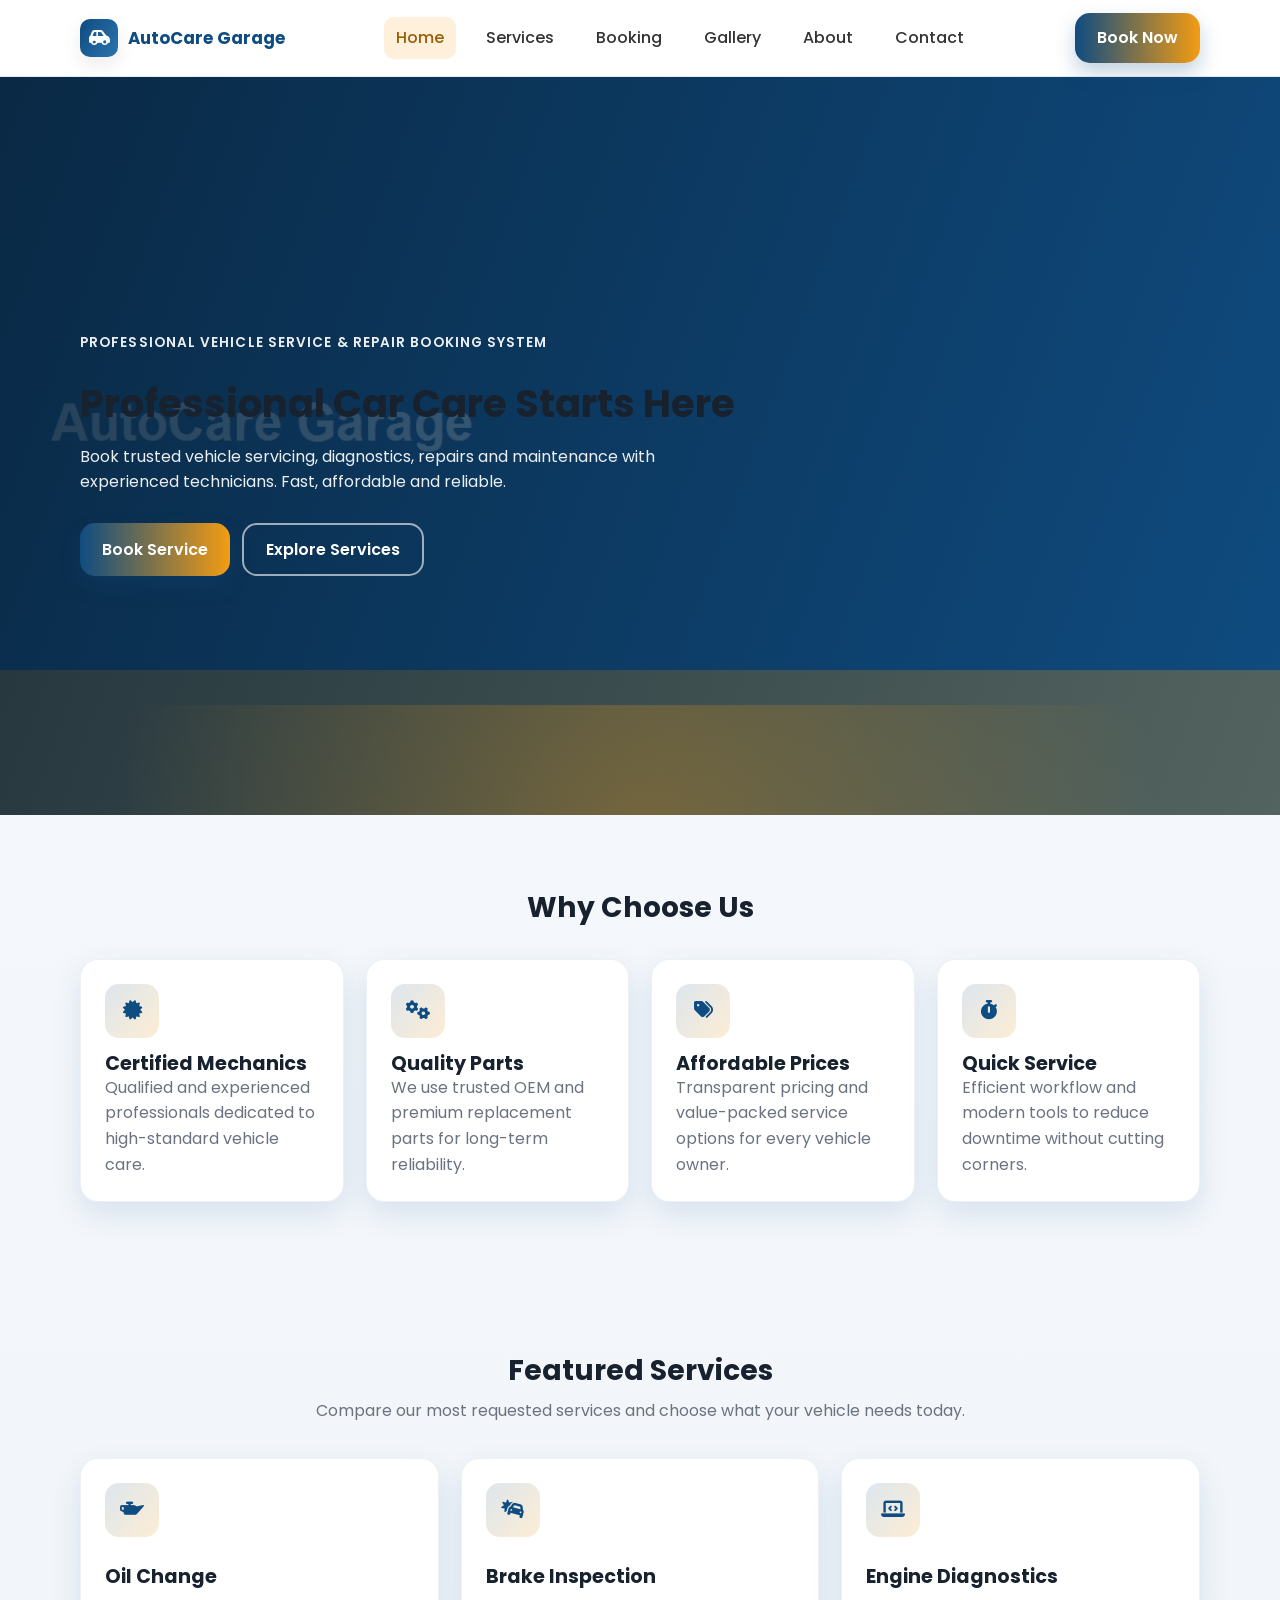
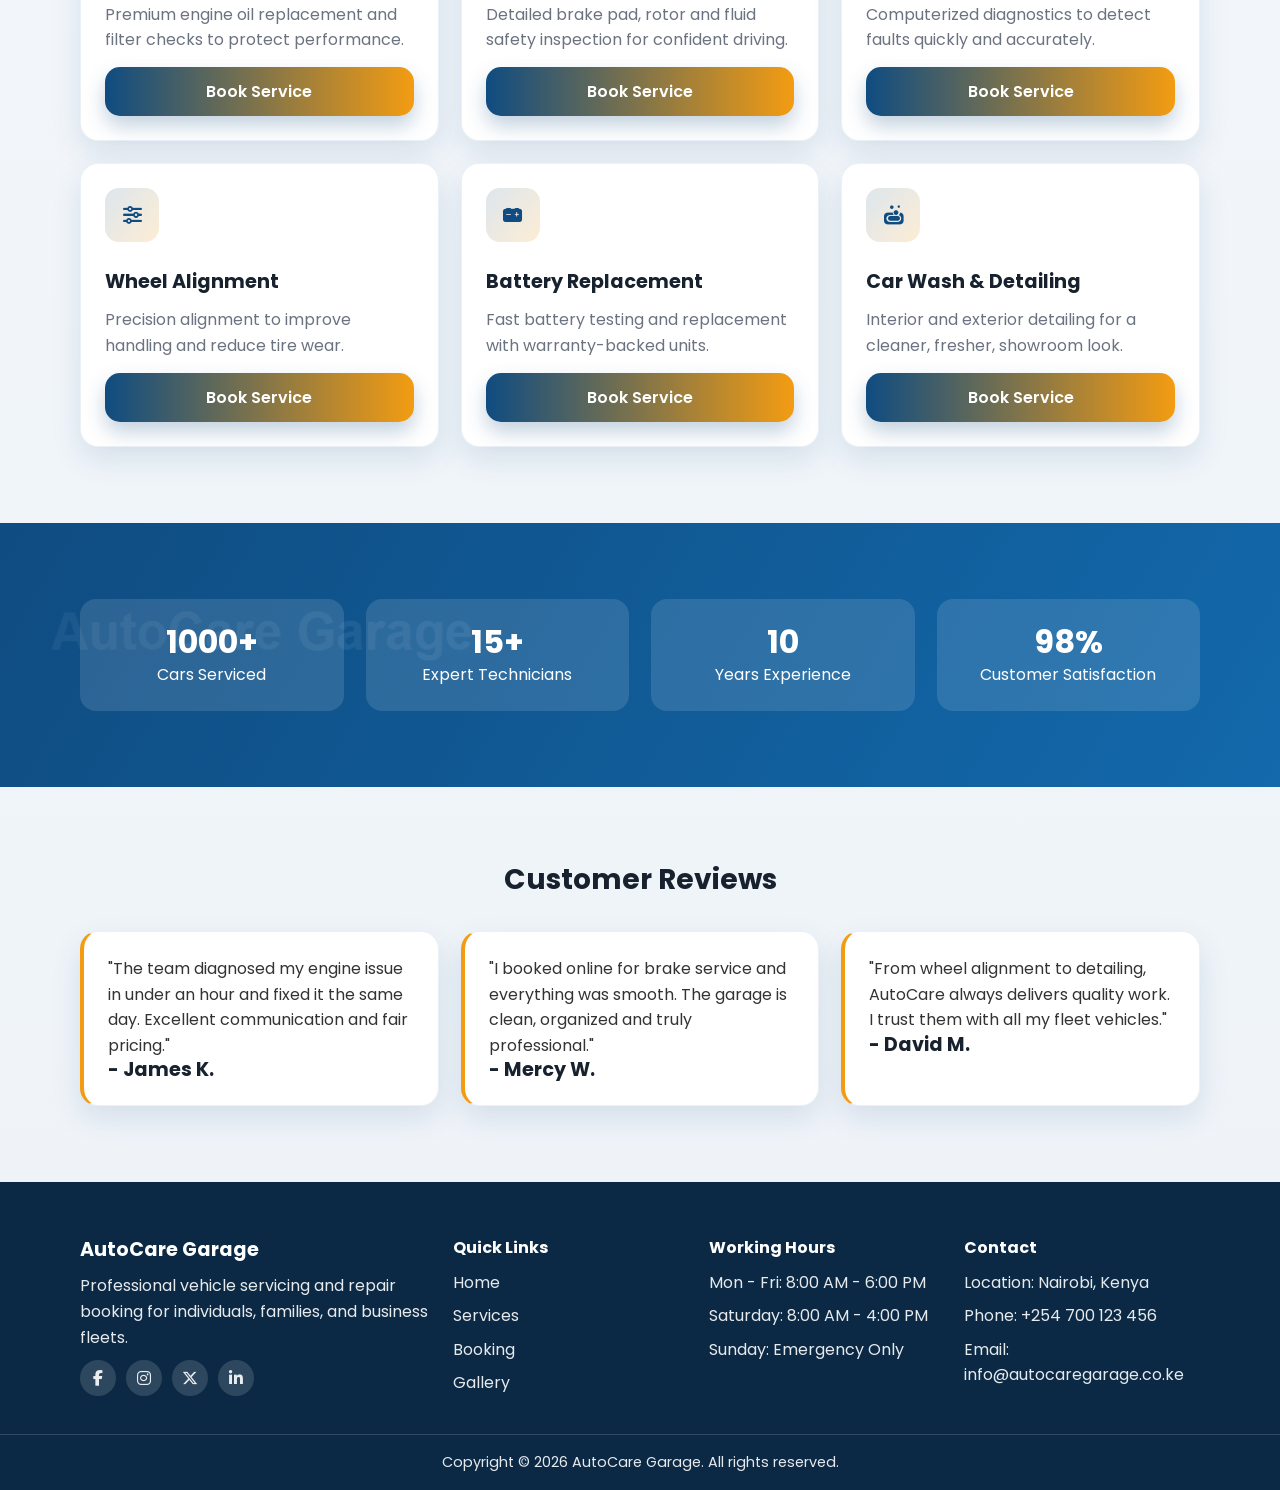
==== index.html @ 58cc77ee "main dashboard with links" ====
<!DOCTYPE html>
<html lang="en">
<head>
  <meta charset="UTF-8">
  <meta name="viewport" content="width=device-width, initial-scale=1.0">
  <title>AutoCare Garage | Professional Vehicle Service & Repair Booking System</title>
  <link rel="stylesheet" href="css/style.css">
  <link rel="preconnect" href="https://fonts.googleapis.com">
  <link rel="preconnect" href="https://fonts.gstatic.com" crossorigin>
  <link href="https://fonts.googleapis.com/css2?family=Poppins:wght@300;400;500;600;700&display=swap" rel="stylesheet">
  <link rel="stylesheet" href="https://cdnjs.cloudflare.com/ajax/libs/font-awesome/6.5.2/css/all.min.css">
</head>
<body>
  <header class="navbar">
    <div class="container nav-wrap">
      <a href="index.html" class="logo">
        <span class="logo-mark"><i class="fa-solid fa-car-side"></i></span>
        AutoCare Garage
      </a>
      <nav class="nav-links">
        <a class="active" href="index.html">Home</a>
        <a href="services.html">Services</a>
        <a href="booking.html">Booking</a>
        <a href="gallery.html">Gallery</a>
        <a href="about.html">About</a>
        <a href="contact.html">Contact</a>
      </nav>
      <a class="btn btn-primary" href="booking.html">Book Now</a>
    </div>
  </header>

  <section class="hero">
    <div class="container">
      <div class="hero-content">
        <p class="badge">Professional Vehicle Service & Repair Booking System</p>
        <h1>Professional Car Care Starts Here</h1>
        <p>Book trusted vehicle servicing, diagnostics, repairs and maintenance with experienced technicians. Fast, affordable and reliable.</p>
        <div class="btn-row">
          <a class="btn btn-primary" href="booking.html">Book Service</a>
          <a class="btn btn-outline" href="services.html">Explore Services</a>
        </div>
      </div>
    </div>
  </section>

  <section>
    <div class="container">
      <div class="section-head">
        <h2>Why Choose Us</h2>
      </div>
      <div class="grid grid-4">
        <article class="card">
          <div class="icon-circle"><i class="fa-solid fa-certificate"></i></div>
          <h3>Certified Mechanics</h3>
          <p class="muted">Qualified and experienced professionals dedicated to high-standard vehicle care.</p>
        </article>
        <article class="card">
          <div class="icon-circle"><i class="fa-solid fa-gears"></i></div>
          <h3>Quality Parts</h3>
          <p class="muted">We use trusted OEM and premium replacement parts for long-term reliability.</p>
        </article>
        <article class="card">
          <div class="icon-circle"><i class="fa-solid fa-tags"></i></div>
          <h3>Affordable Prices</h3>
          <p class="muted">Transparent pricing and value-packed service options for every vehicle owner.</p>
        </article>
        <article class="card">
          <div class="icon-circle"><i class="fa-solid fa-stopwatch"></i></div>
          <h3>Quick Service</h3>
          <p class="muted">Efficient workflow and modern tools to reduce downtime without cutting corners.</p>
        </article>
      </div>
    </div>
  </section>

  <section>
    <div class="container">
      <div class="section-head">
        <h2>Featured Services</h2>
        <p>Compare our most requested services and choose what your vehicle needs today.</p>
      </div>
      <div class="grid grid-3">
        <article class="card service-card">
          <div class="icon-circle"><i class="fa-solid fa-oil-can"></i></div>
          <h3>Oil Change</h3>
          <p class="muted">Premium engine oil replacement and filter checks to protect performance.</p>
          <a href="booking.html" class="btn btn-primary">Book Service</a>
        </article>
        <article class="card service-card">
          <div class="icon-circle"><i class="fa-solid fa-car-burst"></i></div>
          <h3>Brake Inspection</h3>
          <p class="muted">Detailed brake pad, rotor and fluid safety inspection for confident driving.</p>
          <a href="booking.html" class="btn btn-primary">Book Service</a>
        </article>
        <article class="card service-card">
          <div class="icon-circle"><i class="fa-solid fa-laptop-code"></i></div>
          <h3>Engine Diagnostics</h3>
          <p class="muted">Computerized diagnostics to detect faults quickly and accurately.</p>
          <a href="booking.html" class="btn btn-primary">Book Service</a>
        </article>
        <article class="card service-card">
          <div class="icon-circle"><i class="fa-solid fa-sliders"></i></div>
          <h3>Wheel Alignment</h3>
          <p class="muted">Precision alignment to improve handling and reduce tire wear.</p>
          <a href="booking.html" class="btn btn-primary">Book Service</a>
        </article>
        <article class="card service-card">
          <div class="icon-circle"><i class="fa-solid fa-car-battery"></i></div>
          <h3>Battery Replacement</h3>
          <p class="muted">Fast battery testing and replacement with warranty-backed units.</p>
          <a href="booking.html" class="btn btn-primary">Book Service</a>
        </article>
        <article class="card service-card">
          <div class="icon-circle"><i class="fa-solid fa-soap"></i></div>
          <h3>Car Wash & Detailing</h3>
          <p class="muted">Interior and exterior detailing for a cleaner, fresher, showroom look.</p>
          <a href="booking.html" class="btn btn-primary">Book Service</a>
        </article>
      </div>
    </div>
  </section>

  <section class="stats">
    <div class="container">
      <div class="grid grid-4">
        <div class="stat-item">
          <h3>1000+</h3>
          <p>Cars Serviced</p>
        </div>
        <div class="stat-item">
          <h3>15+</h3>
          <p>Expert Technicians</p>
        </div>
        <div class="stat-item">
          <h3>10</h3>
          <p>Years Experience</p>
        </div>
        <div class="stat-item">
          <h3>98%</h3>
          <p>Customer Satisfaction</p>
        </div>
      </div>
    </div>
  </section>

  <section>
    <div class="container">
      <div class="section-head">
        <h2>Customer Reviews</h2>
      </div>
      <div class="grid grid-3">
        <article class="card testimonial">
          <p>"The team diagnosed my engine issue in under an hour and fixed it the same day. Excellent communication and fair pricing."</p>
          <h3>- James K.</h3>
        </article>
        <article class="card testimonial">
          <p>"I booked online for brake service and everything was smooth. The garage is clean, organized and truly professional."</p>
          <h3>- Mercy W.</h3>
        </article>
        <article class="card testimonial">
          <p>"From wheel alignment to detailing, AutoCare always delivers quality work. I trust them with all my fleet vehicles."</p>
          <h3>- David M.</h3>
        </article>
      </div>
    </div>
  </section>

  <footer>
    <div class="container footer-grid">
      <div>
        <h3 class="footer-title">AutoCare Garage</h3>
        <p>Professional vehicle servicing and repair booking for individuals, families, and business fleets.</p>
        <div class="socials">
          <a href="#"><i class="fa-brands fa-facebook-f"></i></a>
          <a href="#"><i class="fa-brands fa-instagram"></i></a>
          <a href="#"><i class="fa-brands fa-x-twitter"></i></a>
          <a href="#"><i class="fa-brands fa-linkedin-in"></i></a>
        </div>
      </div>
      <div>
        <h4 class="footer-title">Quick Links</h4>
        <ul class="footer-list">
          <li><a href="index.html">Home</a></li>
          <li><a href="services.html">Services</a></li>
          <li><a href="booking.html">Booking</a></li>
          <li><a href="gallery.html">Gallery</a></li>
        </ul>
      </div>
      <div>
        <h4 class="footer-title">Working Hours</h4>
        <ul class="footer-list">
          <li>Mon - Fri: 8:00 AM - 6:00 PM</li>
          <li>Saturday: 8:00 AM - 4:00 PM</li>
          <li>Sunday: Emergency Only</li>
        </ul>
      </div>
      <div>
        <h4 class="footer-title">Contact</h4>
        <ul class="footer-list">
          <li>Location: Nairobi, Kenya</li>
          <li>Phone: +254 700 123 456</li>
          <li>Email: info@autocaregarage.co.ke</li>
        </ul>
      </div>
    </div>
    <div class="copy">
      <div class="container">Copyright &copy; 2026 AutoCare Garage. All rights reserved.</div>
    </div>
  </footer>
</body>
</html>
---- css/style.css ----
:root {
	--primary: #0f4c81;
	--secondary: #f39c12;
	--bg: #f5f7fa;
	--text: #333333;
	--white: #ffffff;
	--muted: #6b7280;
	--card-shadow: 0 12px 30px rgba(15, 76, 129, 0.12);
	--soft-shadow: 0 8px 20px rgba(0, 0, 0, 0.08);
}

/* 1 General Reset */
* {
	margin: 0;
	padding: 0;
	box-sizing: border-box;
}

/* 2 Body Styling */
body {
	font-family: "Poppins", sans-serif;
	background: linear-gradient(180deg, #f6f9fc 0%, #eef3f8 100%);
	color: var(--text);
	line-height: 1.6;
}

img {
	max-width: 100%;
	display: block;
}

a {
	color: inherit;
	text-decoration: none;
}

ul {
	list-style: none;
}

.container {
	width: min(1120px, 92%);
	margin-inline: auto;
}

section {
	padding: 76px 0;
}

.section-head {
	text-align: center;
	margin-bottom: 34px;
}

.section-head p {
	color: var(--muted);
	max-width: 700px;
	margin: 10px auto 0;
}

/* 3 Typography */
h1,
h2,
h3,
h4 {
	line-height: 1.2;
	color: #18222f;
}

h1 {
	font-size: clamp(2rem, 3vw, 3.2rem);
}

h2 {
	font-size: clamp(1.7rem, 2.2vw, 2.4rem);
}

h3 {
	font-size: 1.2rem;
}

.badge {
	color: var(--secondary);
	font-weight: 600;
	letter-spacing: 0.08em;
	text-transform: uppercase;
	font-size: 0.85rem;
}

/* 4 Navigation */
.navbar {
	position: sticky;
	top: 0;
	z-index: 999;
	background: rgba(255, 255, 255, 0.95);
	backdrop-filter: blur(12px);
	border-bottom: 1px solid rgba(15, 76, 129, 0.1);
}

.nav-wrap {
	min-height: 76px;
	display: flex;
	align-items: center;
	justify-content: space-between;
	gap: 20px;
}

.logo {
	display: flex;
	align-items: center;
	gap: 10px;
	font-size: 1.05rem;
	font-weight: 700;
	color: var(--primary);
}

.logo-mark {
	width: 38px;
	height: 38px;
	border-radius: 10px;
	display: grid;
	place-items: center;
	color: var(--white);
	background: linear-gradient(120deg, var(--primary), #2b74ad);
	box-shadow: var(--soft-shadow);
}

.nav-links {
	display: flex;
	align-items: center;
	gap: 18px;
	flex-wrap: wrap;
}

.nav-links a {
	padding: 8px 12px;
	border-radius: 10px;
	font-weight: 500;
	transition: 0.4s;
}

.nav-links a:hover,
.nav-links a.active {
	background: rgba(243, 156, 18, 0.15);
	color: #995f06;
}

/* 5 Hero Section */
.hero {
	position: relative;
	overflow: hidden;
	min-height: 82vh;
	display: flex;
	align-items: center;
	background:
		linear-gradient(110deg, rgba(9, 37, 62, 0.9), rgba(15, 76, 129, 0.7)),
		url("../images/hero.jpg") center/cover;
}

.hero::after {
	content: "";
	position: absolute;
	inset: auto -120px -140px;
	height: 250px;
	background: radial-gradient(circle at center, rgba(243, 156, 18, 0.3), transparent 68%);
}

.hero-content {
	max-width: 760px;
	color: var(--white);
	animation: fadeInUp 0.8s ease;
}

.hero p {
	margin: 16px 0 28px;
	max-width: 640px;
	color: rgba(255, 255, 255, 0.92);
}

/* 6 Buttons */
.btn {
	display: inline-flex;
	align-items: center;
	justify-content: center;
	gap: 8px;
	border: 0;
	cursor: pointer;
	font-weight: 600;
	border-radius: 15px;
	padding: 12px 22px;
	transition: 0.4s;
}

.btn-primary {
	color: var(--white);
	background: linear-gradient(90deg, var(--primary), var(--secondary));
	box-shadow: 0 10px 20px rgba(15, 76, 129, 0.25);
}

.btn-primary:hover {
	transform: scale(1.05);
}

.btn-outline {
	color: var(--white);
	border: 2px solid rgba(255, 255, 255, 0.6);
}

.btn-outline:hover {
	background: rgba(255, 255, 255, 0.15);
}

.btn-row {
	display: flex;
	flex-wrap: wrap;
	gap: 12px;
}

/* 7 Cards */
.grid {
	display: grid;
	gap: 22px;
}

.grid-4 {
	grid-template-columns: repeat(4, minmax(0, 1fr));
}

.grid-3 {
	grid-template-columns: repeat(3, minmax(0, 1fr));
}

.card {
	background: var(--white);
	border-radius: 18px;
	box-shadow: var(--card-shadow);
	padding: 24px;
	transition: 0.4s;
	border: 1px solid rgba(15, 76, 129, 0.08);
}

.card:hover {
	transform: translateY(-10px);
}

.icon-circle {
	width: 54px;
	height: 54px;
	border-radius: 14px;
	display: grid;
	place-items: center;
	font-size: 1.2rem;
	margin-bottom: 14px;
	background: linear-gradient(130deg, rgba(15, 76, 129, 0.14), rgba(243, 156, 18, 0.18));
	color: var(--primary);
}

.muted {
	color: var(--muted);
}

.stats {
	background:
		linear-gradient(120deg, rgba(15, 76, 129, 0.95), rgba(19, 108, 176, 0.9)),
		url("../images/mechanics.jpg") center/cover;
	color: var(--white);
}

.stat-item {
	text-align: center;
	background: rgba(255, 255, 255, 0.12);
	border-radius: 16px;
	padding: 24px 16px;
}

.stat-item h3 {
	color: var(--white);
	font-size: 2rem;
}

.testimonial {
	border-left: 4px solid var(--secondary);
}

/* 8 Services */
.service-card {
	display: flex;
	flex-direction: column;
	gap: 14px;
}

.service-image {
	border-radius: 16px;
	height: 180px;
	object-fit: cover;
}

.service-price {
	display: inline-block;
	font-weight: 600;
	color: #995f06;
	background: rgba(243, 156, 18, 0.16);
	padding: 6px 12px;
	border-radius: 999px;
	font-size: 0.9rem;
}

/* 9 Booking Form */
.booking-wrap {
	min-height: calc(100vh - 76px);
	display: grid;
	place-items: center;
	padding: 40px 0 80px;
}

.booking-card {
	width: min(860px, 94%);
	background: var(--white);
	border-radius: 20px;
	padding: 28px;
	box-shadow: var(--card-shadow);
	border: 1px solid rgba(15, 76, 129, 0.1);
}

.form-grid {
	display: grid;
	grid-template-columns: repeat(2, minmax(0, 1fr));
	gap: 16px;
}

.field {
	display: flex;
	flex-direction: column;
	gap: 6px;
}

.field.full {
	grid-column: 1 / -1;
}

label {
	font-size: 0.93rem;
	font-weight: 500;
}

input,
select,
textarea {
	width: 100%;
	border: 1px solid #c8d4e2;
	border-radius: 15px;
	padding: 12px 14px;
	font: inherit;
	transition: 0.4s;
	background: #fbfdff;
}

textarea {
	resize: vertical;
	min-height: 120px;
}

input:focus,
select:focus,
textarea:focus {
	outline: none;
	border-color: var(--secondary);
	box-shadow: 0 0 0 4px rgba(243, 156, 18, 0.16);
}

/* 10 Gallery */
.gallery-bg {
	background:
		radial-gradient(circle at 10% 0%, rgba(243, 156, 18, 0.22), transparent 36%),
		radial-gradient(circle at 90% 10%, rgba(15, 76, 129, 0.2), transparent 40%),
		linear-gradient(180deg, #f7fafd 0%, #eff4f9 100%);
}

/* 11 Flip Cards */
.flip-grid {
	display: grid;
	grid-template-columns: repeat(4, minmax(0, 1fr));
	gap: 18px;
}

.flip-card {
	perspective: 1100px;
	min-height: 235px;
}

.flip-inner {
	position: relative;
	width: 100%;
	height: 100%;
	transition: transform 0.7s;
	transform-style: preserve-3d;
}

.flip-card:hover .flip-inner {
	transform: rotateY(180deg);
}

.flip-front,
.flip-back {
	position: absolute;
	inset: 0;
	border-radius: 16px;
	backface-visibility: hidden;
	overflow: hidden;
	box-shadow: var(--soft-shadow);
}

.flip-front {
	background-size: cover;
	background-position: center;
	display: flex;
	align-items: end;
}

.flip-front h3 {
	width: 100%;
	color: var(--white);
	padding: 14px;
	background: linear-gradient(180deg, transparent, rgba(0, 0, 0, 0.72));
}

.flip-back {
	transform: rotateY(180deg);
	background: linear-gradient(135deg, var(--primary), #184f78);
	color: var(--white);
	padding: 18px;
	display: grid;
	align-content: center;
	text-align: center;
}

/* 12 Footer */
footer {
	background: #0b2944;
	color: rgba(255, 255, 255, 0.9);
	padding-top: 56px;
}

.footer-grid {
	display: grid;
	grid-template-columns: 1.5fr 1fr 1fr 1fr;
	gap: 20px;
}

.footer-title {
	color: var(--white);
	margin-bottom: 12px;
}

.footer-list li {
	margin-bottom: 8px;
}

.socials {
	display: flex;
	gap: 10px;
	margin-top: 10px;
}

.socials a {
	width: 36px;
	height: 36px;
	display: grid;
	place-items: center;
	border-radius: 999px;
	background: rgba(255, 255, 255, 0.14);
	transition: 0.4s;
}

.socials a:hover {
	background: var(--secondary);
	transform: translateY(-3px);
}

.copy {
	border-top: 1px solid rgba(255, 255, 255, 0.15);
	margin-top: 30px;
	padding: 16px 0;
	font-size: 0.9rem;
	text-align: center;
}

.page-banner {
	padding: 84px 0;
	background:
		linear-gradient(115deg, rgba(10, 44, 71, 0.92), rgba(15, 76, 129, 0.82)),
		url("../images/hero.jpg") center/cover;
	color: var(--white);
}

.page-banner p {
	max-width: 700px;
	color: rgba(255, 255, 255, 0.9);
}

.timeline {
	border-left: 3px solid rgba(15, 76, 129, 0.3);
	margin-left: 8px;
	padding-left: 16px;
	display: grid;
	gap: 16px;
}

.timeline-item {
	background: var(--white);
	padding: 14px;
	border-radius: 14px;
	box-shadow: var(--soft-shadow);
	position: relative;
}

.timeline-item::before {
	content: "";
	position: absolute;
	left: -24px;
	top: 20px;
	width: 12px;
	height: 12px;
	border-radius: 50%;
	background: var(--secondary);
}

@keyframes fadeInUp {
	from {
		opacity: 0;
		transform: translateY(20px);
	}

	to {
		opacity: 1;
		transform: translateY(0);
	}
}

/* 13 Responsive Design */
@media (max-width: 980px) {
	.grid-4,
	.flip-grid,
	.footer-grid {
		grid-template-columns: repeat(2, minmax(0, 1fr));
	}

	.grid-3 {
		grid-template-columns: repeat(2, minmax(0, 1fr));
	}
}

@media (max-width: 720px) {
	.nav-wrap {
		flex-direction: column;
		justify-content: center;
		padding: 12px 0;
	}

	.nav-links {
		justify-content: center;
	}

	.hero {
		min-height: 72vh;
	}

	.form-grid,
	.grid-4,
	.grid-3,
	.flip-grid,
	.footer-grid {
		grid-template-columns: 1fr;
	}

	.booking-card {
		padding: 22px;
	}
}
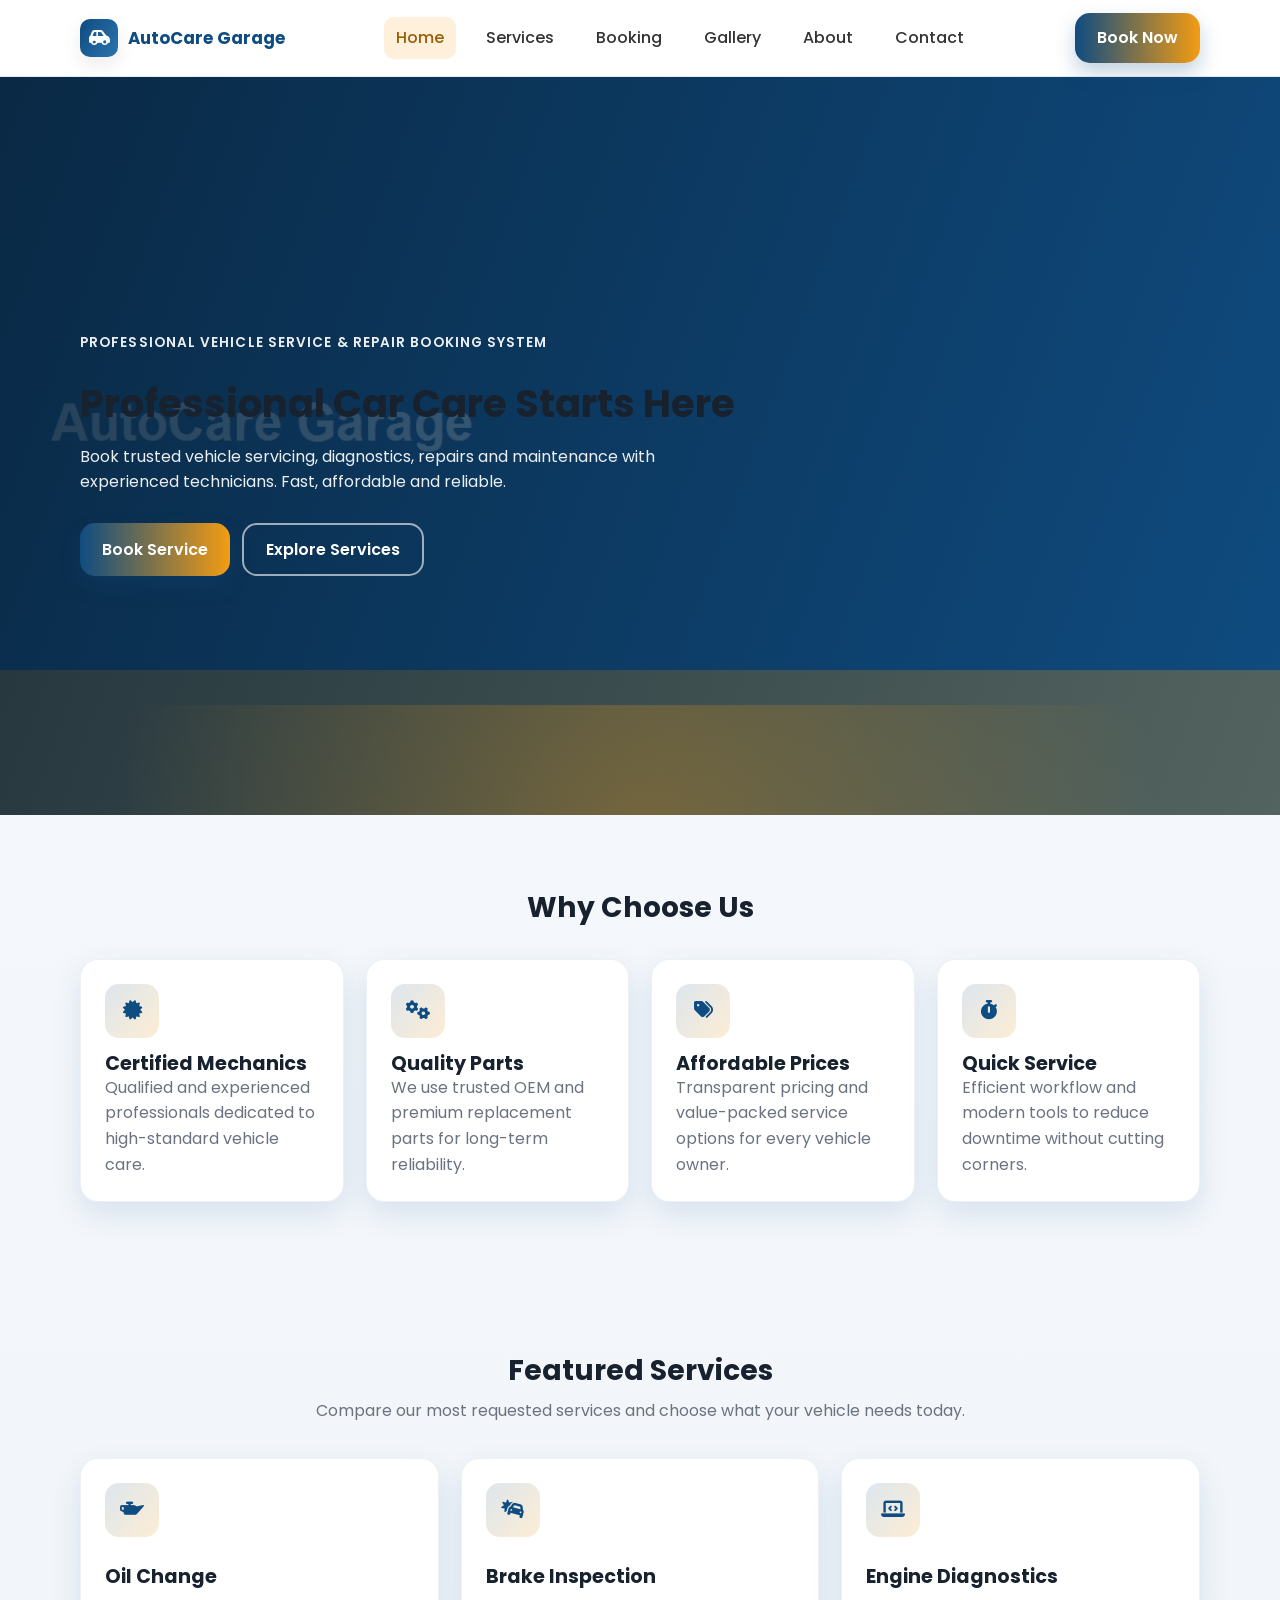
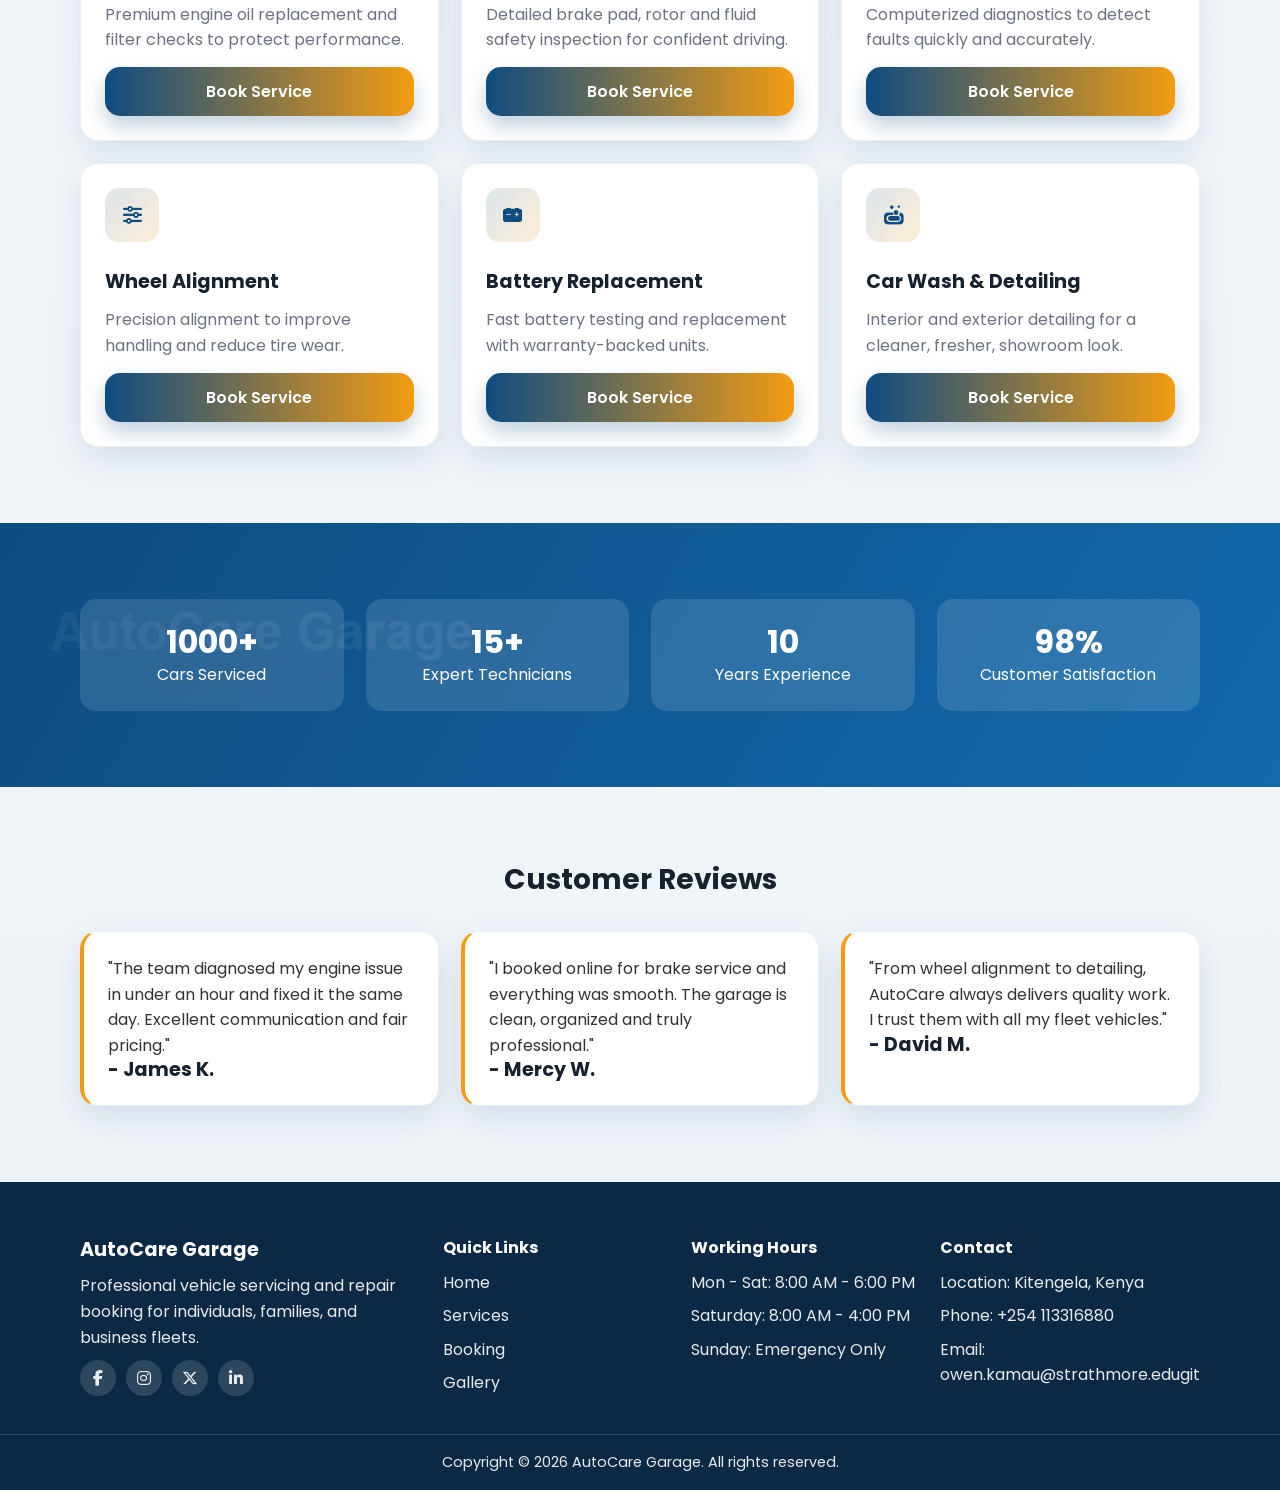
==== commit 881396ff: "Location and footer updated" ====
--- a/index.html
+++ b/index.html
@@ -189,7 +189,7 @@
       <div>
         <h4 class="footer-title">Working Hours</h4>
         <ul class="footer-list">
-          <li>Mon - Fri: 8:00 AM - 6:00 PM</li>
+          <li>Mon - Sat: 8:00 AM - 6:00 PM</li>
           <li>Saturday: 8:00 AM - 4:00 PM</li>
           <li>Sunday: Emergency Only</li>
         </ul>
@@ -197,9 +197,9 @@
       <div>
         <h4 class="footer-title">Contact</h4>
         <ul class="footer-list">
-          <li>Location: Nairobi, Kenya</li>
-          <li>Phone: +254 700 123 456</li>
-          <li>Email: info@autocaregarage.co.ke</li>
+          <li>Location: Kitengela, Kenya</li>
+          <li>Phone: +254 113316880</li>
+          <li>Email: owen.kamau@strathmore.edugit</li>
         </ul>
       </div>
     </div>
